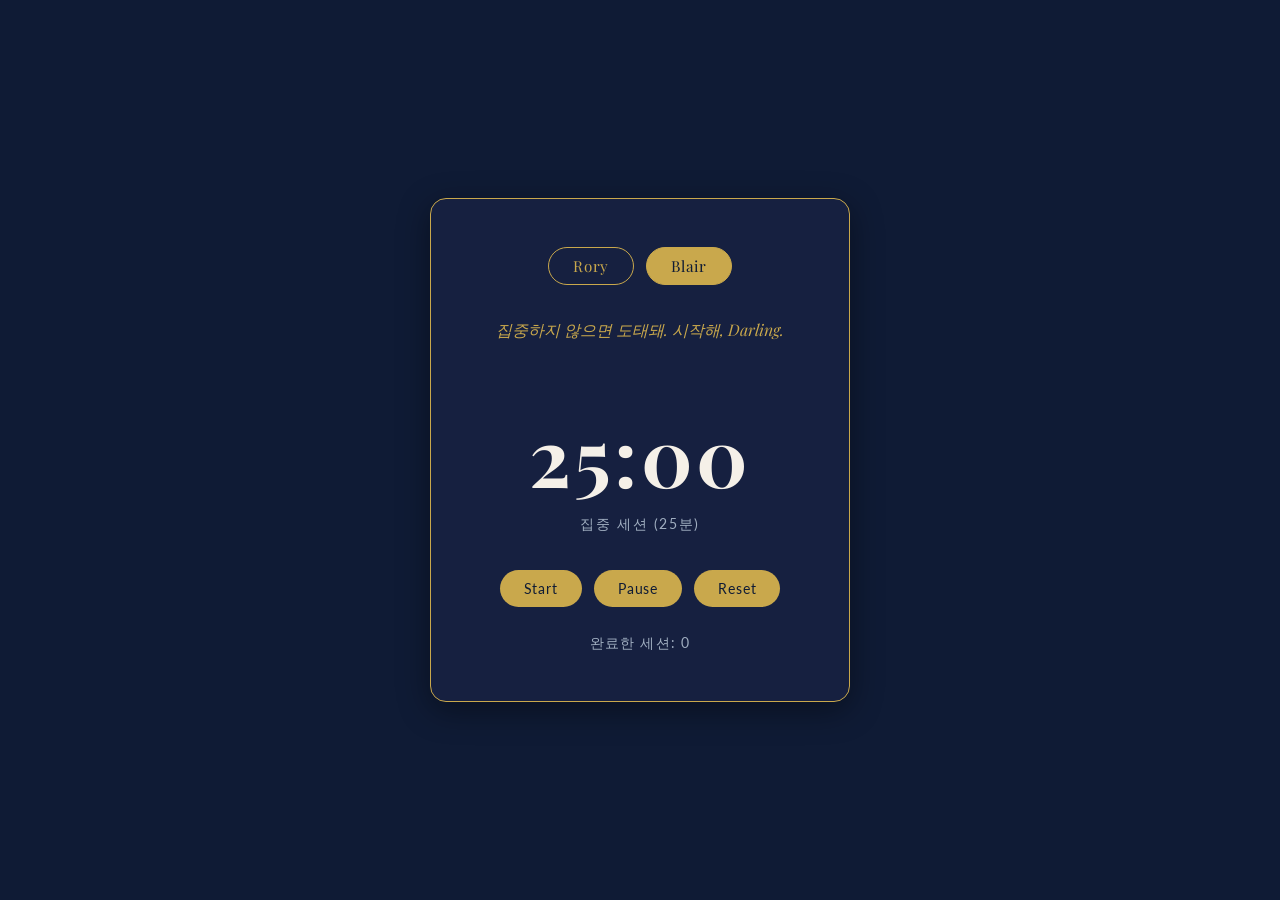
==== index.html @ 79acbd40 "move files to root" ====
<!DOCTYPE html>
<html lang="ko">
<head>
  <meta charset="UTF-8">
  <meta name="viewport" content="width=device-width, initial-scale=1.0">
  <title>Focus, Darling</title>
  <link rel="stylesheet" href="style.css">
</head>

<body class="theme-blair">

  <div id="app">

    <!-- 캐릭터 선택 -->
    <div id="character-select">
      <button class="char-btn" id="btn-rory" onclick="selectCharacter('rory')">Rory</button>
      <button class="char-btn active" id="btn-blair" onclick="selectCharacter('blair')">Blair</button>
    </div>

    <!-- 캐릭터 멘트 -->
    <p id="character-quote"></p>

    <!-- 타이머 -->
    <div id="timer-display">25:00</div>
    <p id="session-label">집중 세션 (25분)</p>

    <!-- 버튼 -->
    <div id="timer-buttons">
      <button class="timer-btn" onclick="startTimer()">Start</button>
      <button class="timer-btn" onclick="pauseTimer()">Pause</button>
      <button class="timer-btn" onclick="resetTimer()">Reset</button>
    </div>

    <!-- 세션 카운터 -->
    <p id="session-count">완료한 세션: 0</p>

  </div>

  <script src="script.js"></script>
</body>
</html>
---- style.css ----
/* ── 구글 폰트 ─────────────────────────────────── */
@import url('https://fonts.googleapis.com/css2?family=Playfair+Display:ital,wght@0,400;0,700;1,400&family=Lato:wght@300;400&display=swap');

/* ── 기본 리셋 ─────────────────────────────────── */
* {
  margin: 0;
  padding: 0;
  box-sizing: border-box;
}

/* ── 기본 테마 (블레어) ────────────────────────── */
body {
  font-family: 'Lato', sans-serif;
  min-height: 100vh;
  display: flex;
  align-items: center;
  justify-content: center;
  background-color: #0f1b35;
  color: #f5f0e8;
  transition: all 0.6s ease;
}

/* ── 로리 테마 ─────────────────────────────────── */
body.theme-rory {
  background-color: #f5ede0;
  color: #3b2a1a;
}

body.theme-rory #app {
  background-color: #fffaf4;
  border: 1px solid #d4b896;
  box-shadow: 0 8px 32px rgba(100, 60, 20, 0.10);
}

body.theme-rory #character-quote {
  color: #7a4f2e;
}

body.theme-rory #timer-display {
  color: #8b2e2e;
}

body.theme-rory #session-label {
  color: #a0673a;
}

body.theme-rory #session-count {
  color: #a0673a;
}

body.theme-rory .char-btn {
  background: transparent;
  border: 1.5px solid #c4956a;
  color: #7a4f2e;
}

body.theme-rory .char-btn:hover,
body.theme-rory .char-btn.active {
  background-color: #8b2e2e;
  color: #fffaf4;
  border-color: #8b2e2e;
}

body.theme-rory .timer-btn {
  background-color: #8b2e2e;
  color: #fffaf4;
}

body.theme-rory .timer-btn:hover {
  background-color: #6e2424;
}

/* ── 블레어 테마 ────────────────────────────────── */
body.theme-blair {
  background-color: #0f1b35;
  color: #f5f0e8;
}

body.theme-blair #app {
  background-color: #162040;
  border: 1px solid #c9a84c;
  box-shadow: 0 8px 32px rgba(0, 0, 0, 0.40);
}

body.theme-blair #character-quote {
  color: #c9a84c;
}

body.theme-blair #timer-display {
  color: #f5f0e8;
}

body.theme-blair #session-label {
  color: #a0aec0;
}

body.theme-blair #session-count {
  color: #a0aec0;
}

body.theme-blair .char-btn {
  background: transparent;
  border: 1.5px solid #c9a84c;
  color: #c9a84c;
}

body.theme-blair .char-btn:hover,
body.theme-blair .char-btn.active {
  background-color: #c9a84c;
  color: #0f1b35;
}

body.theme-blair .timer-btn {
  background-color: #c9a84c;
  color: #0f1b35;
}

body.theme-blair .timer-btn:hover {
  background-color: #a8863a;
}

/* ── 앱 컨테이너 ────────────────────────────────── */
#app {
  width: 420px;
  padding: 48px 40px;
  border-radius: 16px;
  text-align: center;
  transition: all 0.6s ease;
}

/* ── 캐릭터 선택 버튼 ───────────────────────────── */
#character-select {
  display: flex;
  gap: 12px;
  justify-content: center;
  margin-bottom: 32px;
}

.char-btn {
  font-family: 'Playfair Display', serif;
  font-size: 0.95rem;
  padding: 8px 24px;
  border-radius: 999px;
  cursor: pointer;
  transition: all 0.3s ease;
  letter-spacing: 0.05em;
}

/* ── 캐릭터 멘트 ────────────────────────────────── */
#character-quote {
  font-family: 'Playfair Display', serif;
  font-style: italic;
  font-size: 1rem;
  line-height: 1.6;
  min-height: 48px;
  margin-bottom: 36px;
  transition: opacity 0.4s ease;
}

/* ── 타이머 숫자 ────────────────────────────────── */
#timer-display {
  font-family: 'Playfair Display', serif;
  font-size: 5rem;
  font-weight: 700;
  letter-spacing: 0.04em;
  margin-bottom: 8px;
  transition: color 0.6s ease;
}

/* ── 세션 레이블 ────────────────────────────────── */
#session-label {
  font-size: 0.85rem;
  letter-spacing: 0.12em;
  text-transform: uppercase;
  margin-bottom: 36px;
}

/* ── 타이머 버튼 ────────────────────────────────── */
#timer-buttons {
  display: flex;
  gap: 12px;
  justify-content: center;
  margin-bottom: 28px;
}

.timer-btn {
  font-family: 'Lato', sans-serif;
  font-size: 0.9rem;
  font-weight: 400;
  padding: 10px 24px;
  border: none;
  border-radius: 999px;
  cursor: pointer;
  letter-spacing: 0.06em;
  transition: all 0.3s ease;
}

/* ── 세션 카운터 ────────────────────────────────── */
#session-count {
  font-size: 0.85rem;
  letter-spacing: 0.08em;
}
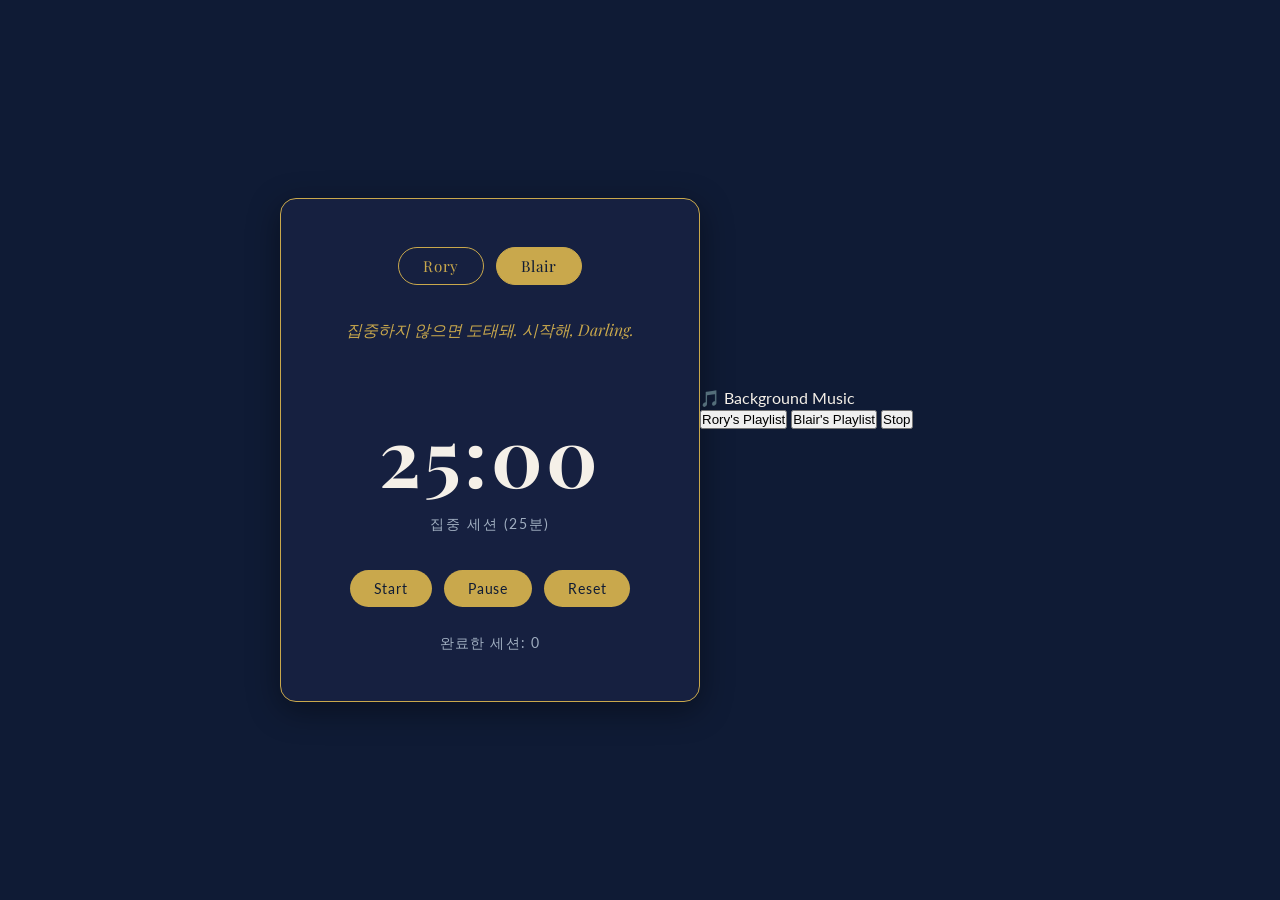
==== commit 7879a080: "add music player" ====
--- a/index.html
+++ b/index.html
@@ -37,5 +37,26 @@
   </div>
 
   <script src="script.js"></script>
+  <!-- 배경 음악 -->
+    <div id="music-section">
+      <p id="music-label">🎵 Background Music</p>
+      <div id="music-buttons">
+        <button class="music-btn" onclick="playMusic('rory')">Rory's Playlist</button>
+        <button class="music-btn" onclick="playMusic('blair')">Blair's Playlist</button>
+        <button class="music-btn" onclick="stopMusic()">Stop</button>
+      </div>
+      <div id="youtube-container">
+        <iframe
+          id="youtube-player"
+          width="100%"
+          height="80"
+          src=""
+          title="Background Music"
+          frameborder="0"
+          allow="autoplay; encrypted-media"
+          allowfullscreen>
+        </iframe>
+      </div>
+    </div>
 </body>
 </html>
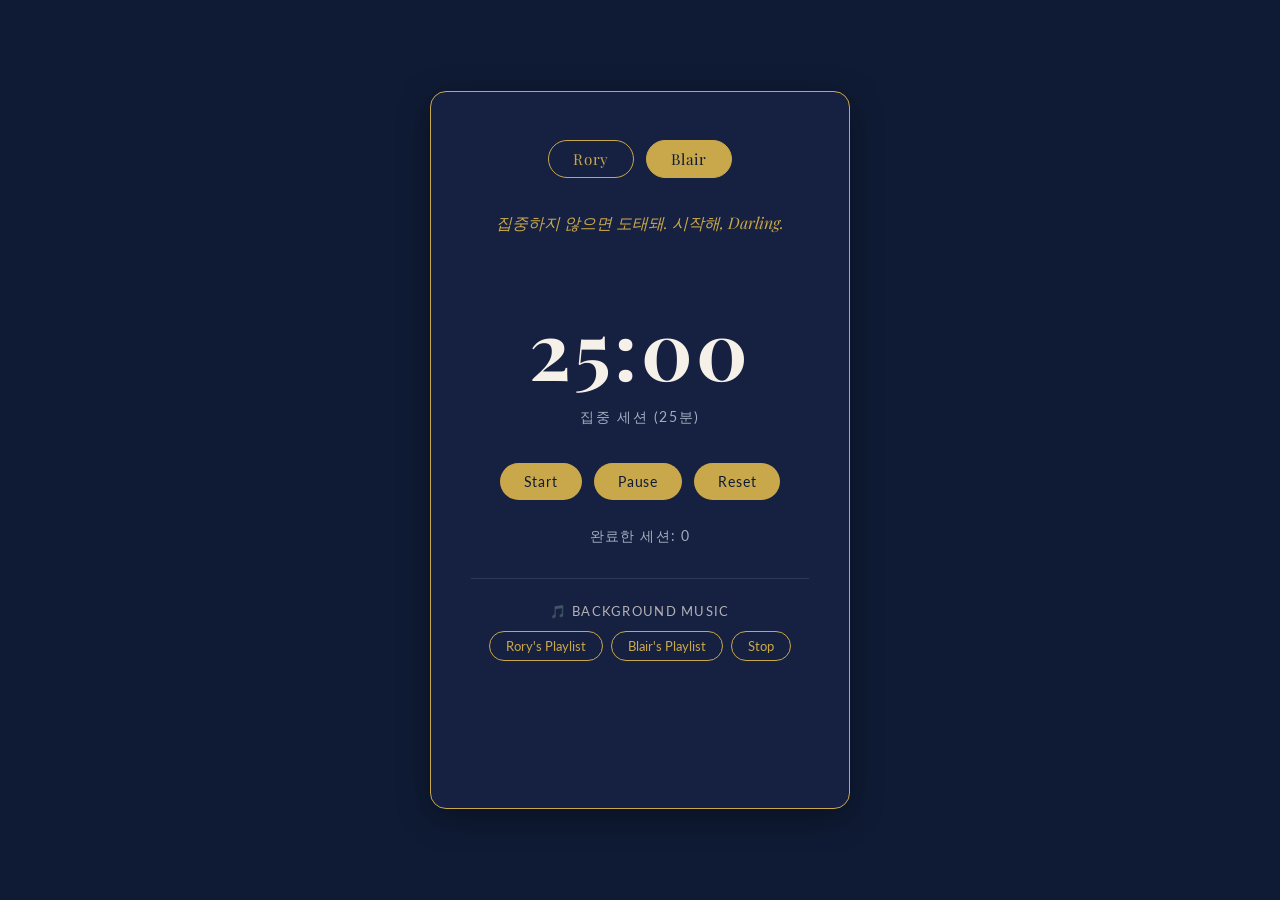
==== commit 54aba36b: "fix music player layout and playlist url" ====
--- a/index.html
+++ b/index.html
@@ -34,10 +34,7 @@
     <!-- 세션 카운터 -->
     <p id="session-count">완료한 세션: 0</p>
 
-  </div>
-
-  <script src="script.js"></script>
-  <!-- 배경 음악 -->
+    <!-- 배경 음악 -->
     <div id="music-section">
       <p id="music-label">🎵 Background Music</p>
       <div id="music-buttons">
@@ -58,5 +55,9 @@
         </iframe>
       </div>
     </div>
+
+  </div>
+
+  <script src="script.js"></script>
 </body>
 </html>
--- a/style.css
+++ b/style.css
@@ -199,4 +199,65 @@
 #session-count {
   font-size: 0.85rem;
   letter-spacing: 0.08em;
-}+}
+/* ── 배경 음악 ─────────────────────────────────── */
+#music-section {
+  margin-top: 32px;
+  border-top: 1px solid rgba(255,255,255,0.1);
+  padding-top: 24px;
+}
+
+body.theme-rory #music-section {
+  border-top: 1px solid rgba(100, 60, 20, 0.15);
+}
+
+#music-label {
+  font-size: 0.8rem;
+  letter-spacing: 0.1em;
+  text-transform: uppercase;
+  margin-bottom: 12px;
+  opacity: 0.7;
+}
+
+#music-buttons {
+  display: flex;
+  gap: 8px;
+  justify-content: center;
+  margin-bottom: 16px;
+  flex-wrap: wrap;
+}
+
+.music-btn {
+  font-family: 'Lato', sans-serif;
+  font-size: 0.8rem;
+  padding: 6px 16px;
+  border-radius: 999px;
+  cursor: pointer;
+  border: 1px solid currentColor;
+  background: transparent;
+  transition: all 0.3s ease;
+}
+
+body.theme-blair .music-btn {
+  color: #c9a84c;
+}
+
+body.theme-blair .music-btn:hover {
+  background-color: #c9a84c;
+  color: #0f1b35;
+}
+
+body.theme-rory .music-btn {
+  color: #8b2e2e;
+}
+
+body.theme-rory .music-btn:hover {
+  background-color: #8b2e2e;
+  color: #fffaf4;
+}
+
+#youtube-container {
+  border-radius: 8px;
+  overflow: hidden;
+  opacity: 0.85;
+}
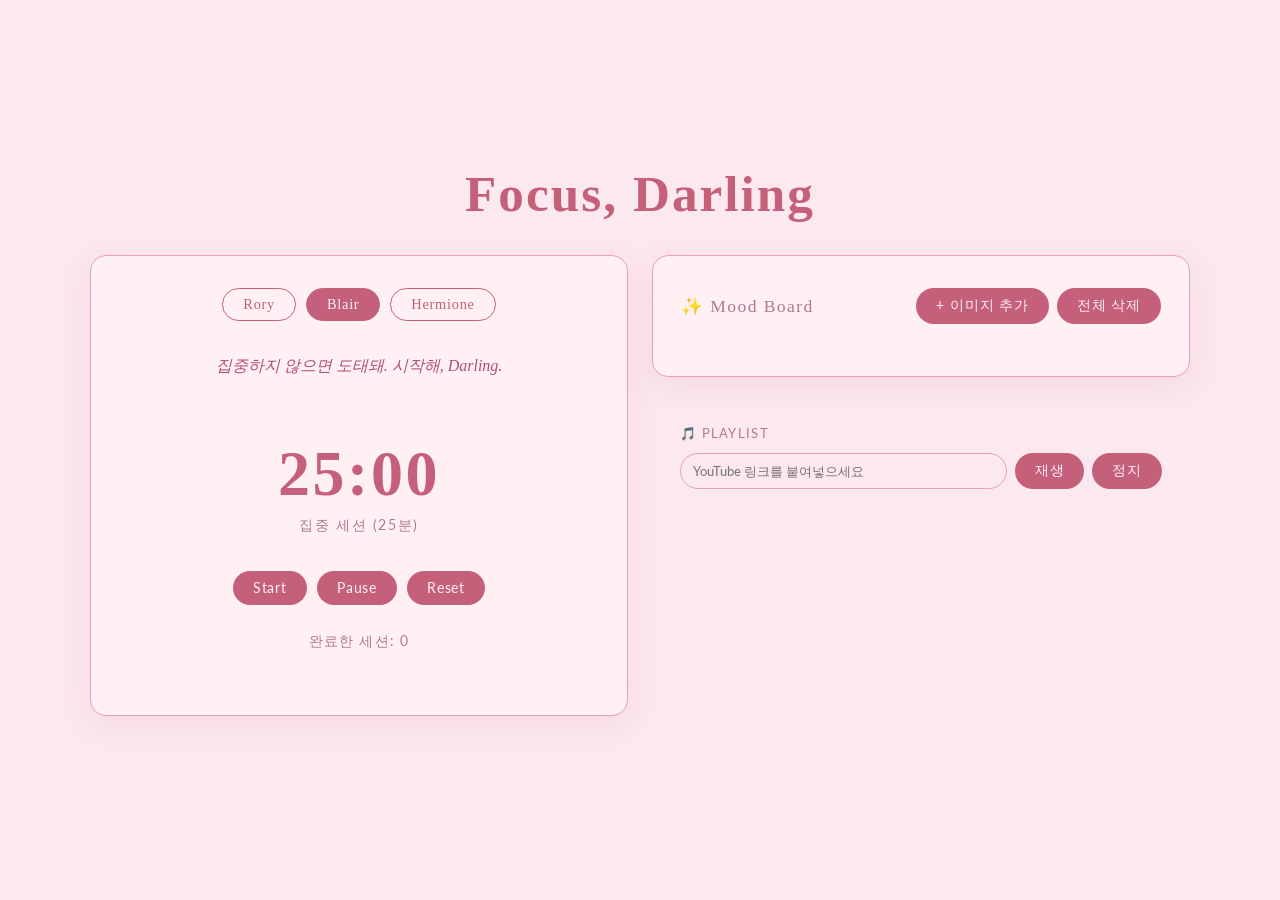
==== commit da2afa82: "redesign layout and resize timer" ====
--- a/index.html
+++ b/index.html
@@ -8,45 +8,68 @@
 </head>
 
 <body class="theme-blair">
+<h1 id="site-title">Focus, Darling</h1>
+  <div id="layout">
 
-  <div id="app">
+    <!-- 왼쪽: 타이머 -->
+    <div id="app">
 
-    <!-- 캐릭터 선택 -->
-    <div id="character-select">
-      <button class="char-btn" id="btn-rory" onclick="selectCharacter('rory')">Rory</button>
-      <button class="char-btn active" id="btn-blair" onclick="selectCharacter('blair')">Blair</button>
+      <!-- 캐릭터 선택 -->
+      <div id="character-select">
+        <button class="char-btn" id="btn-rory" onclick="selectCharacter('rory')">Rory</button>
+        <button class="char-btn active" id="btn-blair" onclick="selectCharacter('blair')">Blair</button>
+        <button class="char-btn" id="btn-hermione" onclick="selectCharacter('hermione')">Hermione</button>
+      </div>
+
+      <!-- 캐릭터 멘트 -->
+      <p id="character-quote"></p>
+
+      <!-- 타이머 -->
+      <div id="timer-display">25:00</div>
+      <p id="session-label">집중 세션 (25분)</p>
+
+      <!-- 타이머 버튼 -->
+      <div id="timer-buttons">
+        <button class="timer-btn" onclick="startTimer()">Start</button>
+        <button class="timer-btn" onclick="pauseTimer()">Pause</button>
+        <button class="timer-btn" onclick="resetTimer()">Reset</button>
+      </div>
+
+      <!-- 세션 카운터 -->
+      <p id="session-count">완료한 세션: 0</p>
+
     </div>
 
-    <!-- 캐릭터 멘트 -->
-    <p id="character-quote"></p>
-
-    <!-- 타이머 -->
-    <div id="timer-display">25:00</div>
-    <p id="session-label">집중 세션 (25분)</p>
-
-    <!-- 버튼 -->
-    <div id="timer-buttons">
-      <button class="timer-btn" onclick="startTimer()">Start</button>
-      <button class="timer-btn" onclick="pauseTimer()">Pause</button>
-      <button class="timer-btn" onclick="resetTimer()">Reset</button>
+    <!-- 오른쪽 위: 무드보드 -->
+    <div id="moodboard">
+      <div id="moodboard-header">
+        <p id="moodboard-title">✨ Mood Board</p>
+        <div id="moodboard-actions">
+          <label for="image-upload" class="timer-btn upload-btn">+ 이미지 추가</label>
+          <input type="file" id="image-upload" accept="image/*" multiple style="display:none" onchange="uploadImages(event)">
+          <button class="timer-btn" onclick="clearMoodboard()">전체 삭제</button>
+        </div>
+      </div>
+      <div id="image-grid"></div>
     </div>
 
-    <!-- 세션 카운터 -->
-    <p id="session-count">완료한 세션: 0</p>
-
-    <!-- 배경 음악 -->
+    <!-- 오른쪽 아래: 플레이리스트 -->
     <div id="music-section">
-      <p id="music-label">🎵 Background Music</p>
-      <div id="music-buttons">
-        <button class="music-btn" onclick="playMusic('rory')">Rory's Playlist</button>
-        <button class="music-btn" onclick="playMusic('blair')">Blair's Playlist</button>
-        <button class="music-btn" onclick="stopMusic()">Stop</button>
+      <p id="music-label">🎵 Playlist</p>
+      <div id="music-input-row">
+        <input
+          type="text"
+          id="music-url-input"
+          placeholder="YouTube 링크를 붙여넣으세요"
+        />
+        <button class="timer-btn" onclick="loadMusic()">재생</button>
+        <button class="timer-btn" onclick="stopMusic()">정지</button>
       </div>
       <div id="youtube-container">
         <iframe
           id="youtube-player"
           width="100%"
-          height="80"
+          height="200"
           src=""
           title="Background Music"
           frameborder="0"
--- a/style.css
+++ b/style.css
@@ -1,6 +1,13 @@
 /* ── 구글 폰트 ─────────────────────────────────── */
-@import url('https://fonts.googleapis.com/css2?family=Playfair+Display:ital,wght@0,400;0,700;1,400&family=Lato:wght@300;400&display=swap');
-
+@import url('https://fonts.googleapis.com/css2?family=Lato:wght@300;400&display=swap');
+
+/* ── 커스텀 폰트 ───────────────────────────────── */
+@font-face {
+  font-family: 'Gioviale';
+  src: url('../fonts/Gioviale-Bold.ttf') format('truetype');
+  font-weight: bold;
+  font-style: normal;
+}
 /* ── 기본 리셋 ─────────────────────────────────── */
 * {
   margin: 0;
@@ -13,140 +20,308 @@
   font-family: 'Lato', sans-serif;
   min-height: 100vh;
   display: flex;
+  flex-direction: column;
   align-items: center;
   justify-content: center;
-  background-color: #0f1b35;
-  color: #f5f0e8;
+  background-color: #fdf0f3;
+  color: #3d1a24;
   transition: all 0.6s ease;
+  padding: 48px 24px;
+}
+/* ── 서비스 타이틀 ─────────────────────────────── */
+#site-title {
+  font-family: 'Gioviale', cursive;
+  font-size: 3.2rem;
+  color: #c4607a;
+  letter-spacing: 0.04em;
+  margin-bottom: 32px;
+  text-align: center;
+}
+/* ── 2단 레이아웃 ──────────────────────────────── */
+#layout {
+  display: grid;
+  grid-template-columns: 1fr 1fr;
+  grid-template-rows: auto auto;
+  gap: 24px;
+  width: 90vw;
+  max-width: 1100px;
+}
+
+#app {
+  grid-column: 1;
+  grid-row: 1 / 3;
+  padding: 32px;
+  border-radius: 16px;
+  text-align: center;
+  align-self: start;
+}
+
+#moodboard {
+  grid-column: 2;
+  grid-row: 1;
+  padding: 32px 28px;
+  border-radius: 16px;
+}
+
+#music-section {
+  grid-column: 2;
+  grid-row: 2;
+  padding: 32px 28px;
+  border-radius: 16px;
+  border-top: none !important;
+}
+
+#moodboard-header {
+  display: flex;
+  align-items: center;
+  justify-content: space-between;
+  margin-bottom: 20px;
+}
+
+#moodboard-title {
+  font-family: 'Playfair Display', serif;
+  font-size: 1.1rem;
+  letter-spacing: 0.08em;
+}
+
+#moodboard-actions {
+  display: flex;
+  gap: 8px;
+}
+
+/* ── 이미지 그리드 ─────────────────────────────── */
+#image-grid {
+  display: grid;
+  grid-template-columns: repeat(auto-fill, minmax(100px, 1fr));
+  gap: 8px;
+  max-height: 260px;
+  overflow-y: auto;
+}
+
+.mood-img-wrapper {
+  position: relative;
+  aspect-ratio: 1;
+  border-radius: 8px;
+  overflow: hidden;
+}
+
+.mood-img {
+  width: 100%;
+  height: 100%;
+  object-fit: cover;
+  display: block;
+  transition: transform 0.3s ease;
+}
+
+.mood-img:hover {
+  transform: scale(1.03);
+}
+
+.mood-delete-btn {
+  position: absolute;
+  top: 6px;
+  right: 6px;
+  background: rgba(0,0,0,0.55);
+  color: #fff;
+  border: none;
+  border-radius: 50%;
+  width: 24px;
+  height: 24px;
+  font-size: 0.7rem;
+  cursor: pointer;
+  opacity: 0;
+  transition: opacity 0.2s ease;
+}
+
+.mood-img-wrapper:hover .mood-delete-btn {
+  opacity: 1;
+}
+
+/* ── 음악 입력창 ───────────────────────────────── */
+#music-input-row {
+  display: flex;
+  gap: 8px;
+  margin-bottom: 12px;
+}
+
+#music-url-input {
+  flex: 1;
+  padding: 8px 12px;
+  border-radius: 999px;
+  border: 1px solid currentColor;
+  background: transparent;
+  font-family: 'Lato', sans-serif;
+  font-size: 0.8rem;
+  outline: none;
+}
+
+/* ── 블레어 테마 ────────────────────────────────── */
+body.theme-blair {
+  background-color: #fce8ef;
+  color: #3d1a24;
+}
+
+body.theme-blair #app,
+body.theme-blair #moodboard {
+  background-color: #fff0f4;
+  border: 1px solid #e8a0b4;
+  box-shadow: 0 8px 32px rgba(196, 96, 122, 0.12);
+}
+
+body.theme-blair #character-quote { color: #b05070; }
+body.theme-blair #timer-display { color: #c4607a; }
+body.theme-blair #session-label,
+body.theme-blair #session-count,
+body.theme-blair #music-label,
+body.theme-blair #moodboard-title { color: #b07a8a; }
+
+body.theme-blair #music-url-input {
+  color: #3d1a24;
+  border-color: #e8a0b4;
+}
+
+body.theme-blair .char-btn {
+  background: transparent;
+  border: 1.5px solid #c4607a;
+  color: #c4607a;
+}
+
+body.theme-blair .char-btn:hover,
+body.theme-blair .char-btn.active {
+  background-color: #c4607a;
+  color: #fff0f4;
+}
+
+body.theme-blair .timer-btn,
+body.theme-blair .upload-btn {
+  background-color: #c4607a;
+  color: #fff0f4;
+}
+
+body.theme-blair .timer-btn:hover,
+body.theme-blair .upload-btn:hover {
+  background-color: #a04060;
 }
 
 /* ── 로리 테마 ─────────────────────────────────── */
 body.theme-rory {
-  background-color: #f5ede0;
-  color: #3b2a1a;
-}
-
-body.theme-rory #app {
-  background-color: #fffaf4;
-  border: 1px solid #d4b896;
-  box-shadow: 0 8px 32px rgba(100, 60, 20, 0.10);
-}
-
-body.theme-rory #character-quote {
-  color: #7a4f2e;
-}
-
-body.theme-rory #timer-display {
-  color: #8b2e2e;
-}
-
-body.theme-rory #session-label {
-  color: #a0673a;
-}
-
-body.theme-rory #session-count {
-  color: #a0673a;
+  background-color: #fdf5f0;
+  color: #3d1a24;
+}
+
+body.theme-rory #app,
+body.theme-rory #moodboard {
+  background-color: #fff9f7;
+  border: 1px solid #e8c0b0;
+  box-shadow: 0 8px 32px rgba(180, 100, 80, 0.10);
+}
+
+body.theme-rory #character-quote { color: #b06050; }
+body.theme-rory #timer-display { color: #c47060; }
+body.theme-rory #session-label,
+body.theme-rory #session-count,
+body.theme-rory #music-label,
+body.theme-rory #moodboard-title { color: #b09080; }
+
+body.theme-rory #music-url-input {
+  color: #3d1a24;
+  border-color: #e8c0b0;
 }
 
 body.theme-rory .char-btn {
   background: transparent;
-  border: 1.5px solid #c4956a;
-  color: #7a4f2e;
+  border: 1.5px solid #c47060;
+  color: #c47060;
 }
 
 body.theme-rory .char-btn:hover,
 body.theme-rory .char-btn.active {
-  background-color: #8b2e2e;
-  color: #fffaf4;
-  border-color: #8b2e2e;
-}
-
-body.theme-rory .timer-btn {
-  background-color: #8b2e2e;
-  color: #fffaf4;
-}
-
-body.theme-rory .timer-btn:hover {
-  background-color: #6e2424;
-}
-
-/* ── 블레어 테마 ────────────────────────────────── */
-body.theme-blair {
-  background-color: #0f1b35;
-  color: #f5f0e8;
-}
-
-body.theme-blair #app {
-  background-color: #162040;
-  border: 1px solid #c9a84c;
-  box-shadow: 0 8px 32px rgba(0, 0, 0, 0.40);
-}
-
-body.theme-blair #character-quote {
-  color: #c9a84c;
-}
-
-body.theme-blair #timer-display {
-  color: #f5f0e8;
-}
-
-body.theme-blair #session-label {
-  color: #a0aec0;
-}
-
-body.theme-blair #session-count {
-  color: #a0aec0;
-}
-
-body.theme-blair .char-btn {
+  background-color: #c47060;
+  color: #fff9f7;
+  border-color: #c47060;
+}
+
+body.theme-rory .timer-btn,
+body.theme-rory .upload-btn {
+  background-color: #c47060;
+  color: #fff9f7;
+}
+
+body.theme-rory .timer-btn:hover,
+body.theme-rory .upload-btn:hover {
+  background-color: #a05040;
+}
+
+body.theme-rory #music-section {
+  border-top: 1px solid rgba(180, 100, 80, 0.15);
+}
+
+/* ── 헤르미온느 테마 ────────────────────────────── */
+body.theme-hermione {
+  background-color: #f5eef8;
+  color: #2d1a35;
+}
+
+body.theme-hermione #app,
+body.theme-hermione #moodboard {
+  background-color: #faf5fc;
+  border: 1px solid #c8a0d8;
+  box-shadow: 0 8px 32px rgba(150, 80, 180, 0.10);
+}
+
+body.theme-hermione #character-quote { color: #9060b0; }
+body.theme-hermione #timer-display { color: #a070c0; }
+body.theme-hermione #session-label,
+body.theme-hermione #session-count,
+body.theme-hermione #music-label,
+body.theme-hermione #moodboard-title { color: #9080a8; }
+
+body.theme-hermione #music-url-input {
+  color: #2d1a35;
+  border-color: #c8a0d8;
+}
+
+body.theme-hermione .char-btn {
   background: transparent;
-  border: 1.5px solid #c9a84c;
-  color: #c9a84c;
-}
-
-body.theme-blair .char-btn:hover,
-body.theme-blair .char-btn.active {
-  background-color: #c9a84c;
-  color: #0f1b35;
-}
-
-body.theme-blair .timer-btn {
-  background-color: #c9a84c;
-  color: #0f1b35;
-}
-
-body.theme-blair .timer-btn:hover {
-  background-color: #a8863a;
-}
-
-/* ── 앱 컨테이너 ────────────────────────────────── */
-#app {
-  width: 420px;
-  padding: 48px 40px;
-  border-radius: 16px;
-  text-align: center;
-  transition: all 0.6s ease;
-}
-
-/* ── 캐릭터 선택 버튼 ───────────────────────────── */
+  border: 1.5px solid #a070c0;
+  color: #a070c0;
+}
+
+body.theme-hermione .char-btn:hover,
+body.theme-hermione .char-btn.active {
+  background-color: #a070c0;
+  color: #faf5fc;
+}
+
+body.theme-hermione .timer-btn,
+body.theme-hermione .upload-btn {
+  background-color: #a070c0;
+  color: #faf5fc;
+}
+
+body.theme-hermione .timer-btn:hover,
+body.theme-hermione .upload-btn:hover {
+  background-color: #8050a0;
+}
+/* ── 공통 컴포넌트 ──────────────────────────────── */
 #character-select {
   display: flex;
-  gap: 12px;
+  gap: 10px;
   justify-content: center;
   margin-bottom: 32px;
+  flex-wrap: wrap;
 }
 
 .char-btn {
   font-family: 'Playfair Display', serif;
-  font-size: 0.95rem;
-  padding: 8px 24px;
+  font-size: 0.9rem;
+  padding: 7px 20px;
   border-radius: 999px;
   cursor: pointer;
   transition: all 0.3s ease;
   letter-spacing: 0.05em;
 }
 
-/* ── 캐릭터 멘트 ────────────────────────────────── */
 #character-quote {
   font-family: 'Playfair Display', serif;
   font-style: italic;
@@ -154,20 +329,16 @@
   line-height: 1.6;
   min-height: 48px;
   margin-bottom: 36px;
-  transition: opacity 0.4s ease;
-}
-
-/* ── 타이머 숫자 ────────────────────────────────── */
+}
+
 #timer-display {
-  font-family: 'Playfair Display', serif;
-  font-size: 5rem;
+  font-family: 'Gioviale', cursive;
+  font-size: 4rem;
   font-weight: 700;
   letter-spacing: 0.04em;
-  margin-bottom: 8px;
-  transition: color 0.6s ease;
-}
-
-/* ── 세션 레이블 ────────────────────────────────── */
+  margin-bottom: 6px;
+}
+
 #session-label {
   font-size: 0.85rem;
   letter-spacing: 0.12em;
@@ -175,34 +346,33 @@
   margin-bottom: 36px;
 }
 
-/* ── 타이머 버튼 ────────────────────────────────── */
 #timer-buttons {
   display: flex;
-  gap: 12px;
+  gap: 10px;
   justify-content: center;
   margin-bottom: 28px;
 }
 
-.timer-btn {
+.timer-btn, .upload-btn {
   font-family: 'Lato', sans-serif;
-  font-size: 0.9rem;
-  font-weight: 400;
-  padding: 10px 24px;
+  font-size: 0.85rem;
+  padding: 9px 20px;
   border: none;
   border-radius: 999px;
   cursor: pointer;
   letter-spacing: 0.06em;
   transition: all 0.3s ease;
-}
-
-/* ── 세션 카운터 ────────────────────────────────── */
+  display: inline-block;
+  text-align: center;
+}
+
 #session-count {
   font-size: 0.85rem;
   letter-spacing: 0.08em;
-}
-/* ── 배경 음악 ─────────────────────────────────── */
+  margin-bottom: 32px;
+}
+
 #music-section {
-  margin-top: 32px;
   border-top: 1px solid rgba(255,255,255,0.1);
   padding-top: 24px;
 }
@@ -216,48 +386,9 @@
   letter-spacing: 0.1em;
   text-transform: uppercase;
   margin-bottom: 12px;
-  opacity: 0.7;
-}
-
-#music-buttons {
-  display: flex;
-  gap: 8px;
-  justify-content: center;
-  margin-bottom: 16px;
-  flex-wrap: wrap;
-}
-
-.music-btn {
-  font-family: 'Lato', sans-serif;
-  font-size: 0.8rem;
-  padding: 6px 16px;
-  border-radius: 999px;
-  cursor: pointer;
-  border: 1px solid currentColor;
-  background: transparent;
-  transition: all 0.3s ease;
-}
-
-body.theme-blair .music-btn {
-  color: #c9a84c;
-}
-
-body.theme-blair .music-btn:hover {
-  background-color: #c9a84c;
-  color: #0f1b35;
-}
-
-body.theme-rory .music-btn {
-  color: #8b2e2e;
-}
-
-body.theme-rory .music-btn:hover {
-  background-color: #8b2e2e;
-  color: #fffaf4;
 }
 
 #youtube-container {
   border-radius: 8px;
   overflow: hidden;
-  opacity: 0.85;
-}
+}
